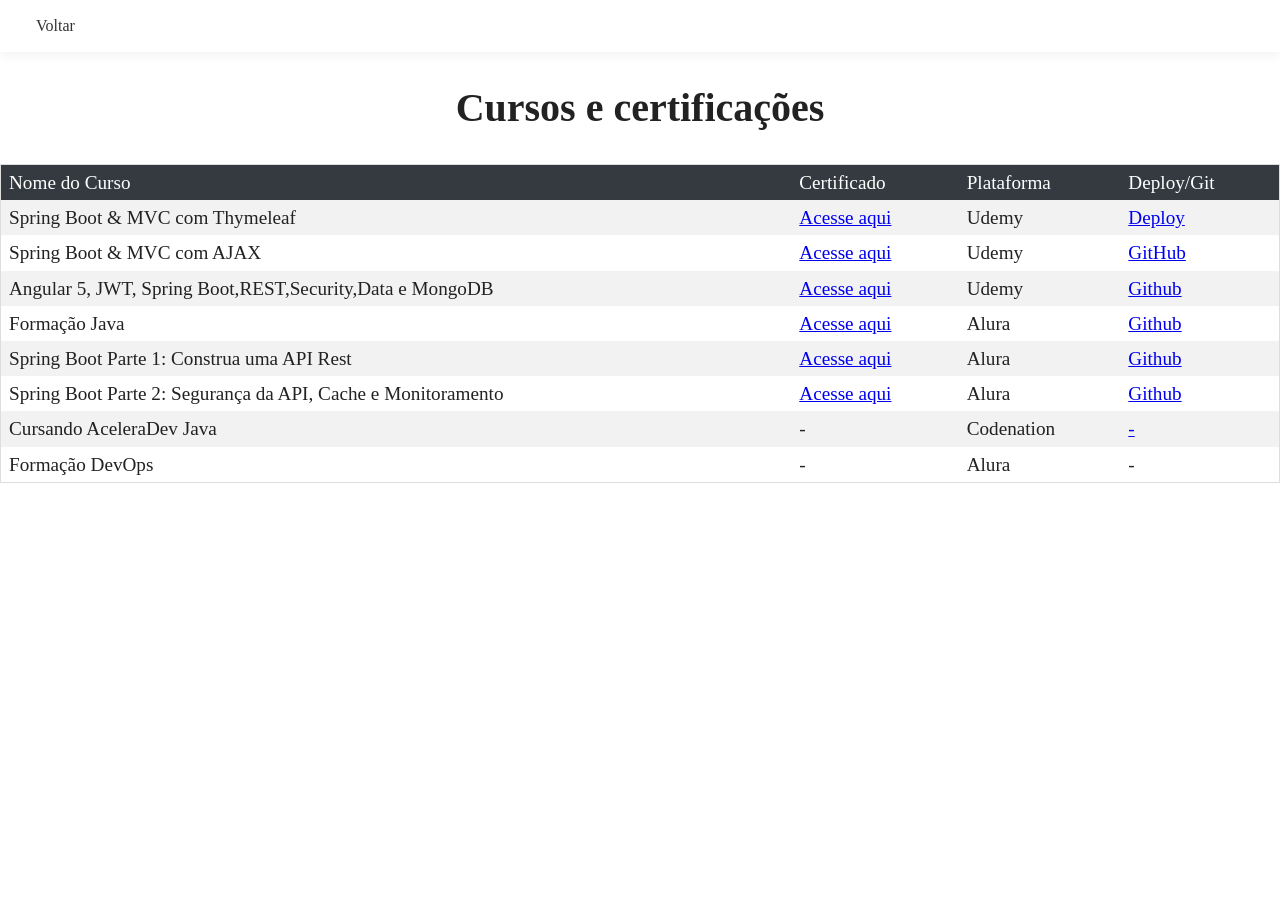
==== cursos.html @ 9bea4de2 "Improve portfolio accessibility and responsiveness" ====
<!DOCTYPE html>
<html lang="pt-br">
<head>
    <meta charset="UTF-8">
    <meta name="viewport" content="width=device-width, initial-scale=1.0">
    <title>Cursos | Melchior Felix</title>
    <meta name="description" content="Cursos e certificações profissionais de Melchior Felix.">
    <link rel="icon" href="resources/img/favicon.png" type="image/png">
    <link rel="stylesheet" href="resources/css/reset.css">
    <link rel="stylesheet" href="resources/css/style-projetos.css">

  </head>
<body>
  <header>
    <nav class="navbar navbar-expand-lg">
        <ul class="navbar-nav ">
          <li class="nav-item ">
            <a class="nav-link" href="index.html">Voltar</a>
          </li>
        </ul>
    </nav>
  </header>

  <main>
  <section class="table-wrapper" aria-labelledby="courses-title">
    <h1 id="courses-title" class="page-title">Cursos e certificações</h1>
    <div>
      <table class="table table-striped">
        <thead class="table-dark">
          <tr>
            
            <th scope="col">Nome do Curso</th>
            <th scope="col">Certificado</th>
            <th scope="col">Plataforma</th>
            <th scope="col">Deploy/Git</th>
          </tr>
        </thead>
        <tbody>

          <tr>
            <td>Spring Boot & MVC com Thymeleaf </td>
            <td><a href="https://www.udemy.com/certificate/UC-DEL7HUH3/" target="_blank">Acesse aqui</a></td>
            <td>Udemy</td>
            <td><a href="https://mysterious-lake-74243.herokuapp.com/" target="_blank">Deploy</a></td>
          </tr>

          <tr>
            <td>Spring Boot & MVC com AJAX </td>
            <td><a href="https://www.udemy.com/certificate/UC-NU75DWZ9/" target="_blank">Acesse aqui</a></td>
            <td>Udemy</td>
            <td><a href="https://github.com/MelchiorFelix/demo-ajax" target="_blank">GitHub</a></td>
          </tr>

          <tr>
            <td>Angular 5, JWT, Spring Boot,REST,Security,Data e MongoDB</td>
            <td><a href="https://www.udemy.com/certificate/UC-b140bb3e-1800-467f-a7f5-ba8c598dc6f7/" target="_blank">Acesse aqui</a></td>
            <td>Udemy</td>
            <td><a href="https://github.com/MelchiorFelix/Curso-Angular-5-JWT-Spring-Boot-REST-Security-Data-e-MongoDB" target="_blank">Github</a></td>
          </tr>

          <tr>
            <td>Formação Java</td>
            <td><a href="https://cursos.alura.com.br/degree/certificate/3d285d4b-28c6-472e-b254-bf13d51d91b8" target="_blank">Acesse aqui</a></td>
            <td>Alura</td>
            <td><a href="https://github.com/MelchiorFelix/formacao-java" target="_blank">Github</a></td>
          </tr>

          <tr>
            <td>Spring Boot Parte 1: Construa uma API Rest</td>
            <td><a href="https://cursos.alura.com.br/certificate/12660a8d-72ec-42ba-91b5-3ad1d0228a02" target="_blank">Acesse aqui</a></td>
            <td>Alura</td>
            <td><a href="https://github.com/MelchiorFelix/Curso-Spring-Boot-Parte-1-Construa-uma-API-Rest" target="_blank">Github</a></td>
          </tr>

          <tr>
            <td>Spring Boot Parte 2: Segurança da API, Cache e Monitoramento</td>
            <td><a href="https://cursos.alura.com.br/certificate/cc379693-bf9e-4101-b74b-24f63f92d6b5" target="_blank">Acesse aqui</a></td>
            <td>Alura</td>
            <td><a href="https://github.com/MelchiorFelix/Curso-Spring-Boot-Parte-2-Seguran-a-da-API-Cache-e-Monitoramento" target="_blank">Github</a></td>
          </tr>

          <tr>
            <td>Cursando AceleraDev Java</td>
            <td><a  target="_blank">-</a></td>
            <td>Codenation</td>
            <td><a href="https://github.com/MelchiorFelix/AceleraDev-Java" target="_blank">-</a></td>
          </tr>

          <tr>
            <td>Formação DevOps</td>
            <td><a target="_blank">-</a></td>
            <td>Alura</td>
            <td><a target="_blank">-</a></td>
          </tr>
          
        </tbody>
      </table>
    </div>
  </section>
  </main>

</body>
</html>
---- resources/css/style-projetos.css ----
.bg-light {
    background-color: #f8f9fa;
}

.navbar {
    position: relative;
    display: flex;
    flex-wrap: wrap;
    align-items: center;
    justify-content: space-between;
    padding: .5rem 1rem;
    background-color: white;
    box-shadow: 0 4px 12px 0 rgba(0, 0, 0, 0.05);
}

.page-title {
    padding: 2rem 1rem;
    font-size: clamp(1.75rem, 5vw, 2.5rem);
    font-weight: 700;
    line-height: 1.2;
    text-align: center;
}

.projects-title {
    color: white;
    background-color: #333;
}

.mr-auto, .mx-auto {
    margin-right: auto;
}

.navbar-nav {
    display: -ms-flexbox;
    display: flex;
    flex-direction: column;
    padding-left: 0;
    margin-bottom: 0;
    list-style: none;
}

.nav-link{
    color: rgba(0,0,0,.9);
    display: block;
    padding: .5rem 1rem;
}

.nav-item a{
    text-decoration: none;
    color: #333;
    display: block;
    padding: 10px 20px;
    text-decoration: none;
    transition: background-color 1s, color 1s;
}

.projeto  {
    background-color:#333;
    background-size:cover;
}

.projeto {
    min-height: 50vh; 
    overflow: auto;
    padding: 2em;
}

.projeto{
    text-align: center;
}

.projeto h2{
    font-family: 'Parisienne', cursive;
    font-size: 2em;
    color: white;
    padding-bottom: 0.5em;

}

.projeto p{
    color: whitesmoke;
    font-size: 1.1em;
    margin-bottom: 1em;
    text-indent: 1em;
    text-align: left;
}

@media(min-width: 600px){
    .projeto p{
        color: whitesmoke;
        font-size: 1.1em;
        margin-bottom: 1em;
        text-indent: 1em;
        text-align: center;
    }
}

.projeto a {
    color: aqua;
}

.projeto .img-acess {
    margin: 0 auto 2em;
}
@media (min-width: 600px) {
    .projeto .img-acess {
        float: left;
        margin-right: 2em;
    }
}
.projeto .img-acess img {
    height: auto;
    max-width: 100%;
    width: 300px;
}

@media(min-width: 600px){
    .projeto .img-acess img {
        width: 500px;
    }
}




table {
    border-collapse: collapse;
    border-spacing: 0;
    width: 100%;
    border: 1px solid #ddd;
    font-size: 0.8em;
    
  }

  .table-wrapper {
      overflow-x: auto;
      padding-bottom: 1rem;
  }

  @media(min-width: 600px){
      table{
          font-size: 1.2em;
      }
  }
  
  
  th, td {
    text-align: left;
    padding: 8px;
  }

  .table-striped tbody tr:nth-of-type(odd) {
    background-color: rgba(0,0,0,.05);
}

.table-dark {
    color: #fff;
    background-color: #343a40;
}

.img-acess img {
    transition: transform 500ms;
}

.img-acess img:hover {
    transform: scale(1.2);
}

a:focus-visible {
    outline: 3px solid #d5aa00;
    outline-offset: 3px;
}

@media (prefers-reduced-motion: reduce) {
    * {
        transition-duration: 0.01ms !important;
    }
}
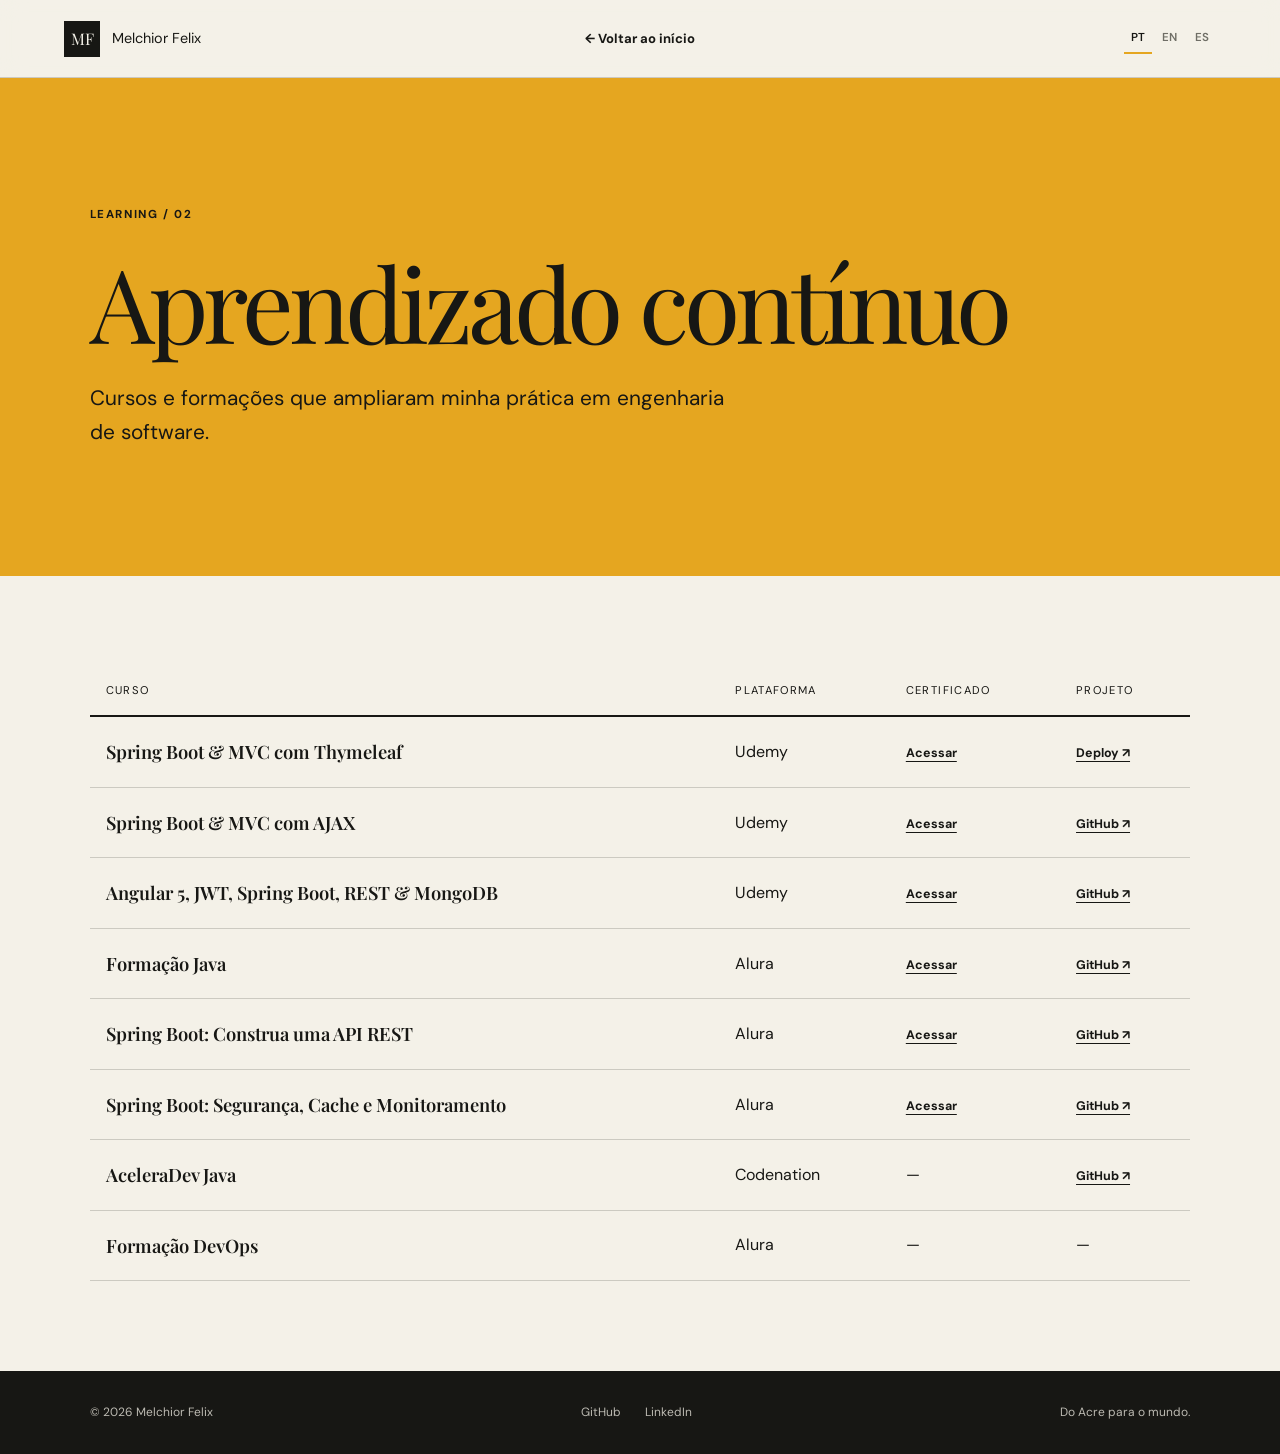
==== commit 69b76b54: "Redesign portfolio with multilingual support" ====
--- a/cursos.html
+++ b/cursos.html
@@ -1,103 +1,51 @@
 <!DOCTYPE html>
-<html lang="pt-br">
+<html lang="pt-BR">
 <head>
-    <meta charset="UTF-8">
-    <meta name="viewport" content="width=device-width, initial-scale=1.0">
-    <title>Cursos | Melchior Felix</title>
-    <meta name="description" content="Cursos e certificações profissionais de Melchior Felix.">
-    <link rel="icon" href="resources/img/favicon.png" type="image/png">
-    <link rel="stylesheet" href="resources/css/reset.css">
-    <link rel="stylesheet" href="resources/css/style-projetos.css">
-
-  </head>
+  <meta charset="UTF-8">
+  <meta name="viewport" content="width=device-width, initial-scale=1">
+  <meta name="description" content="Cursos e certificações de Melchior Felix.">
+  <title>Formação | Melchior Felix</title>
+  <link rel="icon" href="resources/img/favicon.png" type="image/png">
+  <link rel="preconnect" href="https://fonts.googleapis.com">
+  <link rel="preconnect" href="https://fonts.gstatic.com" crossorigin>
+  <link href="https://fonts.googleapis.com/css2?family=DM+Sans:wght@400;500;600;700&family=Playfair+Display:wght@600;700&display=swap" rel="stylesheet">
+  <link rel="stylesheet" href="resources/css/reset.css">
+  <link rel="stylesheet" href="resources/css/style.css">
+  <script src="resources/js/i18n.js" defer></script>
+</head>
 <body>
-  <header>
-    <nav class="navbar navbar-expand-lg">
-        <ul class="navbar-nav ">
-          <li class="nav-item ">
-            <a class="nav-link" href="index.html">Voltar</a>
-          </li>
-        </ul>
-    </nav>
+  <a class="skip-link" href="#main" data-i18n="skip">Pular para o conteúdo</a>
+  <header class="site-header">
+    <a class="brand" href="index.html"><span>MF</span><strong>Melchior Felix</strong></a>
+    <a class="back-link" href="index.html">← <span data-i18n="page.back">Voltar ao início</span></a>
+    <div class="language-switcher" aria-label="Selecionar idioma">
+      <button type="button" data-lang="pt">PT</button><button type="button" data-lang="en">EN</button><button type="button" data-lang="es">ES</button>
+    </div>
   </header>
-
-  <main>
-  <section class="table-wrapper" aria-labelledby="courses-title">
-    <h1 id="courses-title" class="page-title">Cursos e certificações</h1>
-    <div>
-      <table class="table table-striped">
-        <thead class="table-dark">
-          <tr>
-            
-            <th scope="col">Nome do Curso</th>
-            <th scope="col">Certificado</th>
-            <th scope="col">Plataforma</th>
-            <th scope="col">Deploy/Git</th>
-          </tr>
-        </thead>
-        <tbody>
-
-          <tr>
-            <td>Spring Boot & MVC com Thymeleaf </td>
-            <td><a href="https://www.udemy.com/certificate/UC-DEL7HUH3/" target="_blank">Acesse aqui</a></td>
-            <td>Udemy</td>
-            <td><a href="https://mysterious-lake-74243.herokuapp.com/" target="_blank">Deploy</a></td>
-          </tr>
-
-          <tr>
-            <td>Spring Boot & MVC com AJAX </td>
-            <td><a href="https://www.udemy.com/certificate/UC-NU75DWZ9/" target="_blank">Acesse aqui</a></td>
-            <td>Udemy</td>
-            <td><a href="https://github.com/MelchiorFelix/demo-ajax" target="_blank">GitHub</a></td>
-          </tr>
-
-          <tr>
-            <td>Angular 5, JWT, Spring Boot,REST,Security,Data e MongoDB</td>
-            <td><a href="https://www.udemy.com/certificate/UC-b140bb3e-1800-467f-a7f5-ba8c598dc6f7/" target="_blank">Acesse aqui</a></td>
-            <td>Udemy</td>
-            <td><a href="https://github.com/MelchiorFelix/Curso-Angular-5-JWT-Spring-Boot-REST-Security-Data-e-MongoDB" target="_blank">Github</a></td>
-          </tr>
-
-          <tr>
-            <td>Formação Java</td>
-            <td><a href="https://cursos.alura.com.br/degree/certificate/3d285d4b-28c6-472e-b254-bf13d51d91b8" target="_blank">Acesse aqui</a></td>
-            <td>Alura</td>
-            <td><a href="https://github.com/MelchiorFelix/formacao-java" target="_blank">Github</a></td>
-          </tr>
-
-          <tr>
-            <td>Spring Boot Parte 1: Construa uma API Rest</td>
-            <td><a href="https://cursos.alura.com.br/certificate/12660a8d-72ec-42ba-91b5-3ad1d0228a02" target="_blank">Acesse aqui</a></td>
-            <td>Alura</td>
-            <td><a href="https://github.com/MelchiorFelix/Curso-Spring-Boot-Parte-1-Construa-uma-API-Rest" target="_blank">Github</a></td>
-          </tr>
-
-          <tr>
-            <td>Spring Boot Parte 2: Segurança da API, Cache e Monitoramento</td>
-            <td><a href="https://cursos.alura.com.br/certificate/cc379693-bf9e-4101-b74b-24f63f92d6b5" target="_blank">Acesse aqui</a></td>
-            <td>Alura</td>
-            <td><a href="https://github.com/MelchiorFelix/Curso-Spring-Boot-Parte-2-Seguran-a-da-API-Cache-e-Monitoramento" target="_blank">Github</a></td>
-          </tr>
-
-          <tr>
-            <td>Cursando AceleraDev Java</td>
-            <td><a  target="_blank">-</a></td>
-            <td>Codenation</td>
-            <td><a href="https://github.com/MelchiorFelix/AceleraDev-Java" target="_blank">-</a></td>
-          </tr>
-
-          <tr>
-            <td>Formação DevOps</td>
-            <td><a target="_blank">-</a></td>
-            <td>Alura</td>
-            <td><a target="_blank">-</a></td>
-          </tr>
-          
-        </tbody>
-      </table>
-    </div>
-  </section>
+  <main id="main">
+    <section class="inner-hero learning-hero">
+      <p class="section-label">Learning / 02</p>
+      <h1 data-i18n="learning.heading">Aprendizado contínuo</h1>
+      <p data-i18n="learning.intro">Cursos e formações que ampliaram minha prática em engenharia de software.</p>
+    </section>
+    <section class="learning-section">
+      <div class="table-scroll">
+        <table>
+          <thead><tr><th data-i18n="learning.course">Curso</th><th data-i18n="learning.platform">Plataforma</th><th data-i18n="learning.certificate">Certificado</th><th data-i18n="learning.project">Projeto</th></tr></thead>
+          <tbody>
+            <tr><td>Spring Boot & MVC com Thymeleaf</td><td>Udemy</td><td><a href="https://www.udemy.com/certificate/UC-DEL7HUH3/" target="_blank" rel="noopener noreferrer" data-i18n="learning.open">Acessar</a></td><td><a href="https://mysterious-lake-74243.herokuapp.com/" target="_blank" rel="noopener noreferrer">Deploy ↗</a></td></tr>
+            <tr><td>Spring Boot & MVC com AJAX</td><td>Udemy</td><td><a href="https://www.udemy.com/certificate/UC-NU75DWZ9/" target="_blank" rel="noopener noreferrer" data-i18n="learning.open">Acessar</a></td><td><a href="https://github.com/MelchiorFelix/demo-ajax" target="_blank" rel="noopener noreferrer">GitHub ↗</a></td></tr>
+            <tr><td>Angular 5, JWT, Spring Boot, REST & MongoDB</td><td>Udemy</td><td><a href="https://www.udemy.com/certificate/UC-b140bb3e-1800-467f-a7f5-ba8c598dc6f7/" target="_blank" rel="noopener noreferrer" data-i18n="learning.open">Acessar</a></td><td><a href="https://github.com/MelchiorFelix/Curso-Angular-5-JWT-Spring-Boot-REST-Security-Data-e-MongoDB" target="_blank" rel="noopener noreferrer">GitHub ↗</a></td></tr>
+            <tr><td>Formação Java</td><td>Alura</td><td><a href="https://cursos.alura.com.br/degree/certificate/3d285d4b-28c6-472e-b254-bf13d51d91b8" target="_blank" rel="noopener noreferrer" data-i18n="learning.open">Acessar</a></td><td><a href="https://github.com/MelchiorFelix/formacao-java" target="_blank" rel="noopener noreferrer">GitHub ↗</a></td></tr>
+            <tr><td>Spring Boot: Construa uma API REST</td><td>Alura</td><td><a href="https://cursos.alura.com.br/certificate/12660a8d-72ec-42ba-91b5-3ad1d0228a02" target="_blank" rel="noopener noreferrer" data-i18n="learning.open">Acessar</a></td><td><a href="https://github.com/MelchiorFelix/Curso-Spring-Boot-Parte-1-Construa-uma-API-Rest" target="_blank" rel="noopener noreferrer">GitHub ↗</a></td></tr>
+            <tr><td>Spring Boot: Segurança, Cache e Monitoramento</td><td>Alura</td><td><a href="https://cursos.alura.com.br/certificate/cc379693-bf9e-4101-b74b-24f63f92d6b5" target="_blank" rel="noopener noreferrer" data-i18n="learning.open">Acessar</a></td><td><a href="https://github.com/MelchiorFelix/Curso-Spring-Boot-Parte-2-Seguran-a-da-API-Cache-e-Monitoramento" target="_blank" rel="noopener noreferrer">GitHub ↗</a></td></tr>
+            <tr><td>AceleraDev Java</td><td>Codenation</td><td>—</td><td><a href="https://github.com/MelchiorFelix/AceleraDev-Java" target="_blank" rel="noopener noreferrer">GitHub ↗</a></td></tr>
+            <tr><td>Formação DevOps</td><td>Alura</td><td>—</td><td>—</td></tr>
+          </tbody>
+        </table>
+      </div>
+    </section>
   </main>
-
+  <footer><p>© <span id="year"></span> Melchior Felix</p><div><a href="https://github.com/MelchiorFelix">GitHub</a><a href="https://www.linkedin.com/in/melchior-felix/">LinkedIn</a></div><p data-i18n="footer.location">Do Acre para o mundo.</p></footer>
 </body>
 </html>
--- a/resources/css/style.css
+++ b/resources/css/style.css
@@ -0,0 +1,164 @@
+:root {
+  --ink: #171714;
+  --paper: #f4f1e8;
+  --paper-deep: #e9e4d8;
+  --accent: #e5a620;
+  --muted: #6f6e66;
+  --line: rgba(23, 23, 20, .18);
+  --white: #fffdf7;
+  --serif: "Playfair Display", Georgia, serif;
+  --sans: "DM Sans", Arial, sans-serif;
+}
+
+* { box-sizing: border-box; }
+html { scroll-behavior: smooth; }
+body { background: var(--paper); color: var(--ink); font-family: var(--sans); line-height: 1.6; }
+a { color: inherit; }
+img { display: block; max-width: 100%; }
+.skip-link { background: var(--accent); left: 1rem; padding: .75rem 1rem; position: fixed; top: -5rem; z-index: 100; }
+.skip-link:focus { top: 1rem; }
+
+.site-header {
+  align-items: center;
+  background: rgba(244, 241, 232, .92);
+  border-bottom: 1px solid var(--line);
+  display: grid;
+  grid-template-columns: 1fr auto 1fr;
+  min-height: 78px;
+  padding: 0 clamp(1.25rem, 5vw, 5rem);
+  position: sticky;
+  top: 0;
+  z-index: 20;
+  backdrop-filter: blur(12px);
+}
+.brand { align-items: center; display: flex; gap: .75rem; text-decoration: none; }
+.brand span { align-items: center; background: var(--ink); color: var(--paper); display: flex; font-family: var(--serif); height: 2.25rem; justify-content: center; width: 2.25rem; }
+.brand strong { font-size: .9rem; }
+.main-nav { display: flex; gap: 2rem; }
+.main-nav a { font-size: .85rem; font-weight: 600; text-decoration: none; }
+.main-nav a:hover { color: #9b6900; }
+.language-switcher { display: flex; gap: .2rem; justify-self: end; }
+.language-switcher button { background: transparent; border: 0; border-bottom: 2px solid transparent; color: var(--muted); cursor: pointer; font: 600 .72rem var(--sans); padding: .45rem; }
+.language-switcher button.active { border-color: var(--accent); color: var(--ink); }
+.back-link { font-size: .82rem; font-weight: 700; justify-self: center; text-decoration: none; }
+
+.hero {
+  display: grid;
+  grid-template-columns: minmax(0, 1.2fr) minmax(300px, .8fr);
+  margin: auto;
+  max-width: 1500px;
+  min-height: calc(100vh - 78px);
+  overflow: hidden;
+}
+.hero-copy { align-self: center; padding: clamp(4rem, 9vw, 9rem) clamp(1.5rem, 7vw, 8rem); }
+.eyebrow, .section-label, .project-type { font-size: .72rem; font-weight: 700; letter-spacing: .14em; text-transform: uppercase; }
+.eyebrow { align-items: center; display: flex; gap: .55rem; margin-bottom: 2rem; }
+.status-dot { background: #3f8b45; border-radius: 50%; box-shadow: 0 0 0 5px rgba(63,139,69,.13); height: .5rem; width: .5rem; }
+h1, h2, h3 { font-family: var(--serif); line-height: 1.08; }
+h1 { font-size: clamp(3.1rem, 6.5vw, 7.4rem); letter-spacing: -.045em; max-width: 980px; }
+.hero-lead { color: var(--muted); font-size: clamp(1rem, 1.4vw, 1.25rem); margin: 2rem 0; max-width: 670px; }
+.hero-actions { display: flex; flex-wrap: wrap; gap: .8rem; }
+.button { align-items: center; border: 1px solid var(--ink); display: inline-flex; font-size: .82rem; font-weight: 700; justify-content: center; min-height: 50px; padding: 0 1.5rem; text-decoration: none; transition: .2s ease; }
+.button-primary { background: var(--ink); color: var(--white); }
+.button-primary:hover, .button-light:hover { background: var(--accent); border-color: var(--accent); color: var(--ink); transform: translateY(-2px); }
+.button-ghost:hover { background: var(--paper-deep); }
+.skill-list { display: flex; flex-wrap: wrap; gap: .6rem 1.25rem; margin-top: 3rem; }
+.skill-list li { color: var(--muted); font-size: .75rem; font-weight: 600; }
+.hero-visual { background: var(--accent); min-height: 620px; overflow: hidden; position: relative; }
+.portrait-frame { bottom: 0; left: 8%; position: absolute; right: 8%; top: 8%; }
+.portrait-frame::before { border: 1px solid rgba(23,23,20,.35); content: ""; inset: -1rem 1rem 1rem -1rem; position: absolute; }
+.portrait-frame img { filter: grayscale(100%); height: 100%; object-fit: cover; object-position: center top; position: relative; width: 100%; }
+.experience-card { background: var(--ink); bottom: 3rem; color: var(--white); display: flex; flex-direction: column; left: 0; padding: 1.2rem 1.5rem; position: absolute; width: min(320px, 80%); }
+.experience-card strong { font-family: var(--serif); font-size: 1.4rem; }
+.experience-card span { color: #c8c5bc; font-size: .75rem; }
+
+.section { border-top: 1px solid var(--line); padding: clamp(4rem, 8vw, 8rem) clamp(1.5rem, 7vw, 8rem); }
+.section-label { color: #966500; margin-bottom: 1.4rem; }
+.about-section { display: grid; gap: clamp(3rem, 8vw, 9rem); grid-template-columns: 1fr 1fr; }
+.about-section h2, .section-heading h2 { font-size: clamp(2.5rem, 5vw, 5.5rem); letter-spacing: -.035em; }
+.about-copy { align-self: end; max-width: 680px; }
+.about-copy p { color: var(--muted); font-size: clamp(1rem, 1.4vw, 1.2rem); margin-bottom: 1.2rem; }
+.text-link { border-bottom: 1px solid currentColor; display: inline-flex; font-size: .82rem; font-weight: 700; gap: .5rem; margin-top: .8rem; padding-bottom: .2rem; text-decoration: none; }
+
+.work-section { background: var(--ink); color: var(--white); }
+.work-section .section-label { color: var(--accent); }
+.section-heading { align-items: end; display: flex; justify-content: space-between; margin-bottom: 4rem; }
+.project-grid { display: grid; gap: 1.5rem; grid-template-columns: 1.15fr .85fr; }
+.project-card { background: #24241f; display: flex; flex-direction: column; }
+.project-image { aspect-ratio: 16 / 10; background: #d9d4c9; display: block; overflow: hidden; }
+.project-image img { height: 100%; object-fit: cover; transition: transform .5s ease; width: 100%; }
+.project-image:hover img { transform: scale(1.025); }
+.project-content { padding: clamp(1.5rem, 3vw, 3rem); position: relative; }
+.project-number { color: var(--accent); font: 600 1rem var(--serif); position: absolute; right: 2rem; top: 2rem; }
+.project-type { color: var(--accent); margin-bottom: 1rem; padding-right: 3rem; }
+.project-content h3 { font-size: clamp(1.8rem, 3vw, 3.4rem); }
+.project-content > p:not(.project-type) { color: #bcbab2; margin: 1rem 0 1.5rem; max-width: 600px; }
+.tags { display: flex; flex-wrap: wrap; gap: .5rem; }
+.tags li { border: 1px solid #494941; border-radius: 2rem; color: #d8d5cc; font-size: .7rem; padding: .35rem .7rem; }
+
+.principles { background: var(--paper-deep); }
+.principles-grid { display: grid; grid-template-columns: repeat(3, 1fr); }
+.principles-grid article { border-left: 1px solid var(--line); padding: 1rem clamp(1.5rem, 4vw, 4rem); }
+.principles-grid article:first-child { border-left: 0; padding-left: 0; }
+.principles-grid span { color: #9b6900; font-size: .75rem; font-weight: 700; }
+.principles-grid h3 { font-size: clamp(1.5rem, 2.5vw, 2.4rem); margin: 2rem 0 1rem; }
+.principles-grid p { color: var(--muted); }
+
+.contact-section { background: var(--accent); padding: clamp(5rem, 10vw, 10rem) 1.5rem; text-align: center; }
+.contact-section .section-label { color: var(--ink); }
+.contact-section h2 { font-size: clamp(3rem, 7vw, 7rem); letter-spacing: -.04em; }
+.contact-section p:not(.section-label) { margin: 1.5rem auto 2rem; max-width: 620px; }
+.button-light { background: var(--white); }
+footer { align-items: center; background: var(--ink); color: #bcbab2; display: flex; font-size: .75rem; justify-content: space-between; padding: 2rem clamp(1.5rem, 7vw, 8rem); }
+footer div { display: flex; gap: 1.5rem; }
+footer a { text-decoration: none; }
+footer a:hover { color: var(--accent); }
+.inner-hero { background: var(--ink); color: var(--white); padding: clamp(5rem, 10vw, 10rem) clamp(1.5rem, 7vw, 8rem); }
+.inner-hero h1 { font-size: clamp(3.5rem, 8vw, 8rem); letter-spacing: -.05em; max-width: 1100px; }
+.inner-hero > p:last-child { color: #bcbab2; font-size: clamp(1rem, 2vw, 1.3rem); margin-top: 1.5rem; max-width: 650px; }
+.learning-hero { background: var(--accent); color: var(--ink); }
+.learning-hero .section-label, .learning-hero > p:last-child { color: var(--ink); }
+.case-study { align-items: center; border-bottom: 1px solid var(--line); display: grid; gap: clamp(2rem, 7vw, 7rem); grid-template-columns: 1.15fr .85fr; padding: clamp(4rem, 8vw, 8rem) clamp(1.5rem, 7vw, 8rem); }
+.case-reverse .case-image { order: 2; }
+.case-image { background: var(--paper-deep); padding: clamp(1rem, 3vw, 3rem); }
+.case-image img { box-shadow: 0 20px 60px rgba(23,23,20,.15); width: 100%; }
+.case-copy h2 { font-size: clamp(2.5rem, 5vw, 5rem); letter-spacing: -.04em; margin-bottom: 2rem; }
+.case-copy h3 { font-family: var(--sans); font-size: .7rem; letter-spacing: .12em; margin: 1.5rem 0 .5rem; text-transform: uppercase; }
+.case-copy > p:not(.project-type) { color: var(--muted); font-size: 1.05rem; }
+.case-copy .button { margin-top: 2rem; }
+.dark-tags li { border-color: var(--line); color: var(--ink); }
+.learning-section { padding: clamp(3rem, 7vw, 7rem) clamp(1.5rem, 7vw, 8rem); }
+.table-scroll { overflow-x: auto; }
+table { border-collapse: collapse; min-width: 760px; width: 100%; }
+th { border-bottom: 2px solid var(--ink); font-size: .7rem; letter-spacing: .12em; padding: 1rem; text-align: left; text-transform: uppercase; }
+td { border-bottom: 1px solid var(--line); padding: 1.25rem 1rem; vertical-align: middle; }
+td:first-child { font-family: var(--serif); font-size: 1.15rem; font-weight: 600; }
+td a { font-size: .78rem; font-weight: 700; text-decoration-thickness: 1px; text-underline-offset: 4px; }
+a:focus-visible, button:focus-visible { outline: 3px solid var(--accent); outline-offset: 4px; }
+
+@media (max-width: 900px) {
+  .site-header { grid-template-columns: 1fr auto; }
+  .main-nav { display: none; }
+  .hero { grid-template-columns: 1fr; }
+  .hero-visual { min-height: 70vh; }
+  .about-section, .project-grid { grid-template-columns: 1fr; }
+  .case-study { grid-template-columns: 1fr; }
+  .case-reverse .case-image { order: initial; }
+  .project-grid { gap: 2rem; }
+  .principles-grid { grid-template-columns: 1fr; }
+  .principles-grid article, .principles-grid article:first-child { border-left: 0; border-top: 1px solid var(--line); padding: 2rem 0; }
+  .principles-grid article:first-child { border-top: 0; }
+}
+@media (max-width: 600px) {
+  .site-header { padding: 0 1rem; }
+  .brand strong { display: none; }
+  .hero-copy { padding: 4rem 1.25rem; }
+  .hero-visual { min-height: 520px; }
+  .portrait-frame { left: 1.5rem; right: 1.5rem; }
+  .section-heading { align-items: start; flex-direction: column; gap: 1.5rem; }
+  footer { align-items: flex-start; flex-direction: column; gap: 1rem; }
+}
+@media (prefers-reduced-motion: reduce) {
+  html { scroll-behavior: auto; }
+  *, *::before, *::after { transition-duration: .01ms !important; }
+}
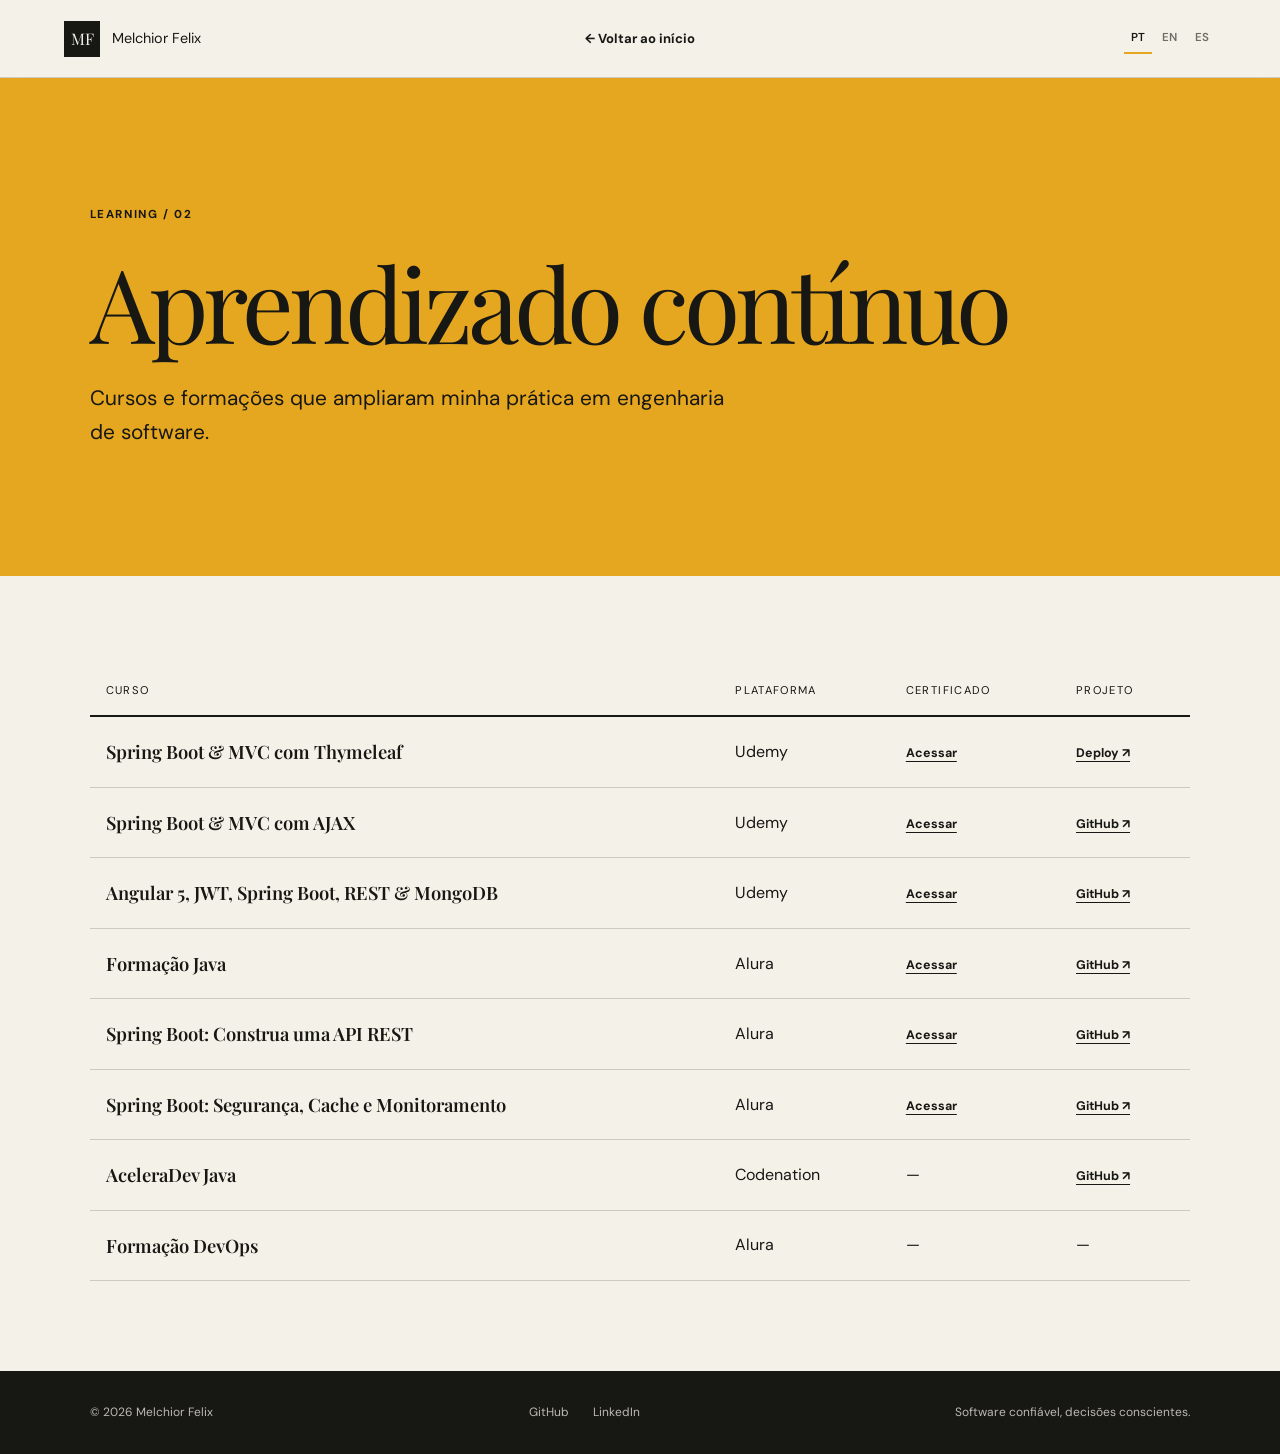
==== commit 15e39f20: "Replace project showcase with career timeline" ====
--- a/cursos.html
+++ b/cursos.html
@@ -46,6 +46,6 @@
       </div>
     </section>
   </main>
-  <footer><p>© <span id="year"></span> Melchior Felix</p><div><a href="https://github.com/MelchiorFelix">GitHub</a><a href="https://www.linkedin.com/in/melchior-felix/">LinkedIn</a></div><p data-i18n="footer.location">Do Acre para o mundo.</p></footer>
+  <footer><p>© <span id="year"></span> Melchior Felix</p><div><a href="https://github.com/MelchiorFelix">GitHub</a><a href="https://www.linkedin.com/in/melchior-felix/">LinkedIn</a></div><p data-i18n="footer.location">Software confiável, decisões conscientes.</p></footer>
 </body>
 </html>
--- a/resources/css/style.css
+++ b/resources/css/style.css
@@ -43,19 +43,17 @@
 .back-link { font-size: .82rem; font-weight: 700; justify-self: center; text-decoration: none; }
 
 .hero {
-  display: grid;
-  grid-template-columns: minmax(0, 1.2fr) minmax(300px, .8fr);
   margin: auto;
   max-width: 1500px;
   min-height: calc(100vh - 78px);
   overflow: hidden;
 }
-.hero-copy { align-self: center; padding: clamp(4rem, 9vw, 9rem) clamp(1.5rem, 7vw, 8rem); }
-.eyebrow, .section-label, .project-type { font-size: .72rem; font-weight: 700; letter-spacing: .14em; text-transform: uppercase; }
+.hero-copy { padding: clamp(5rem, 11vw, 11rem) clamp(1.5rem, 9vw, 10rem); }
+.eyebrow, .section-label { font-size: .72rem; font-weight: 700; letter-spacing: .14em; text-transform: uppercase; }
 .eyebrow { align-items: center; display: flex; gap: .55rem; margin-bottom: 2rem; }
-.status-dot { background: #3f8b45; border-radius: 50%; box-shadow: 0 0 0 5px rgba(63,139,69,.13); height: .5rem; width: .5rem; }
+.status-dot { background: var(--accent); border-radius: 50%; box-shadow: 0 0 0 5px rgba(229,166,32,.16); height: .5rem; width: .5rem; }
 h1, h2, h3 { font-family: var(--serif); line-height: 1.08; }
-h1 { font-size: clamp(3.1rem, 6.5vw, 7.4rem); letter-spacing: -.045em; max-width: 980px; }
+h1 { font-size: clamp(3.1rem, 6.5vw, 7.4rem); letter-spacing: -.045em; max-width: 1200px; }
 .hero-lead { color: var(--muted); font-size: clamp(1rem, 1.4vw, 1.25rem); margin: 2rem 0; max-width: 670px; }
 .hero-actions { display: flex; flex-wrap: wrap; gap: .8rem; }
 .button { align-items: center; border: 1px solid var(--ink); display: inline-flex; font-size: .82rem; font-weight: 700; justify-content: center; min-height: 50px; padding: 0 1.5rem; text-decoration: none; transition: .2s ease; }
@@ -64,13 +62,6 @@
 .button-ghost:hover { background: var(--paper-deep); }
 .skill-list { display: flex; flex-wrap: wrap; gap: .6rem 1.25rem; margin-top: 3rem; }
 .skill-list li { color: var(--muted); font-size: .75rem; font-weight: 600; }
-.hero-visual { background: var(--accent); min-height: 620px; overflow: hidden; position: relative; }
-.portrait-frame { bottom: 0; left: 8%; position: absolute; right: 8%; top: 8%; }
-.portrait-frame::before { border: 1px solid rgba(23,23,20,.35); content: ""; inset: -1rem 1rem 1rem -1rem; position: absolute; }
-.portrait-frame img { filter: grayscale(100%); height: 100%; object-fit: cover; object-position: center top; position: relative; width: 100%; }
-.experience-card { background: var(--ink); bottom: 3rem; color: var(--white); display: flex; flex-direction: column; left: 0; padding: 1.2rem 1.5rem; position: absolute; width: min(320px, 80%); }
-.experience-card strong { font-family: var(--serif); font-size: 1.4rem; }
-.experience-card span { color: #c8c5bc; font-size: .75rem; }
 
 .section { border-top: 1px solid var(--line); padding: clamp(4rem, 8vw, 8rem) clamp(1.5rem, 7vw, 8rem); }
 .section-label { color: #966500; margin-bottom: 1.4rem; }
@@ -80,19 +71,24 @@
 .about-copy p { color: var(--muted); font-size: clamp(1rem, 1.4vw, 1.2rem); margin-bottom: 1.2rem; }
 .text-link { border-bottom: 1px solid currentColor; display: inline-flex; font-size: .82rem; font-weight: 700; gap: .5rem; margin-top: .8rem; padding-bottom: .2rem; text-decoration: none; }
 
-.work-section { background: var(--ink); color: var(--white); }
-.work-section .section-label { color: var(--accent); }
+.experience-section { background: var(--ink); color: var(--white); }
+.experience-section .section-label { color: var(--accent); }
 .section-heading { align-items: end; display: flex; justify-content: space-between; margin-bottom: 4rem; }
-.project-grid { display: grid; gap: 1.5rem; grid-template-columns: 1.15fr .85fr; }
-.project-card { background: #24241f; display: flex; flex-direction: column; }
-.project-image { aspect-ratio: 16 / 10; background: #d9d4c9; display: block; overflow: hidden; }
-.project-image img { height: 100%; object-fit: cover; transition: transform .5s ease; width: 100%; }
-.project-image:hover img { transform: scale(1.025); }
-.project-content { padding: clamp(1.5rem, 3vw, 3rem); position: relative; }
-.project-number { color: var(--accent); font: 600 1rem var(--serif); position: absolute; right: 2rem; top: 2rem; }
-.project-type { color: var(--accent); margin-bottom: 1rem; padding-right: 3rem; }
-.project-content h3 { font-size: clamp(1.8rem, 3vw, 3.4rem); }
-.project-content > p:not(.project-type) { color: #bcbab2; margin: 1rem 0 1.5rem; max-width: 600px; }
+.timeline { border-top: 1px solid #494941; }
+.company { border-bottom: 1px solid #494941; display: grid; gap: clamp(2rem, 6vw, 6rem); grid-template-columns: minmax(180px, .3fr) 1fr; padding: clamp(2.5rem, 5vw, 5rem) 0; }
+.company-meta p { color: #9f9d95; font-size: .78rem; }
+.company-period { font-weight: 700; letter-spacing: .08em; text-transform: uppercase; }
+.company-content h3 { font-size: clamp(2.2rem, 4vw, 4.5rem); }
+.company-role { color: var(--accent); font-size: .85rem; font-weight: 700; margin: .4rem 0 1.2rem; text-transform: uppercase; }
+.company-content > p:not(.company-role) { color: #bcbab2; max-width: 850px; }
+.role-progression { border-left: 2px solid var(--accent); display: grid; gap: .8rem; margin: 1rem 0 1.5rem; padding-left: 1rem; }
+.role-progression div { display: flex; flex-direction: column; }
+.role-progression span { color: #8f8d86; font-size: .7rem; font-weight: 700; text-transform: uppercase; }
+.role-progression strong { color: var(--accent); font-size: .86rem; }
+.engagement-grid { display: grid; gap: 1px; grid-template-columns: 1fr 1fr; margin: 2rem 0; }
+.engagement-grid div { background: #24241f; padding: 1.5rem; }
+.engagement-grid strong { display: block; font-family: var(--serif); font-size: 1.15rem; margin-bottom: .5rem; }
+.engagement-grid p { color: #a9a79f; font-size: .86rem; }
 .tags { display: flex; flex-wrap: wrap; gap: .5rem; }
 .tags li { border: 1px solid #494941; border-radius: 2rem; color: #d8d5cc; font-size: .7rem; padding: .35rem .7rem; }
 
@@ -118,15 +114,6 @@
 .inner-hero > p:last-child { color: #bcbab2; font-size: clamp(1rem, 2vw, 1.3rem); margin-top: 1.5rem; max-width: 650px; }
 .learning-hero { background: var(--accent); color: var(--ink); }
 .learning-hero .section-label, .learning-hero > p:last-child { color: var(--ink); }
-.case-study { align-items: center; border-bottom: 1px solid var(--line); display: grid; gap: clamp(2rem, 7vw, 7rem); grid-template-columns: 1.15fr .85fr; padding: clamp(4rem, 8vw, 8rem) clamp(1.5rem, 7vw, 8rem); }
-.case-reverse .case-image { order: 2; }
-.case-image { background: var(--paper-deep); padding: clamp(1rem, 3vw, 3rem); }
-.case-image img { box-shadow: 0 20px 60px rgba(23,23,20,.15); width: 100%; }
-.case-copy h2 { font-size: clamp(2.5rem, 5vw, 5rem); letter-spacing: -.04em; margin-bottom: 2rem; }
-.case-copy h3 { font-family: var(--sans); font-size: .7rem; letter-spacing: .12em; margin: 1.5rem 0 .5rem; text-transform: uppercase; }
-.case-copy > p:not(.project-type) { color: var(--muted); font-size: 1.05rem; }
-.case-copy .button { margin-top: 2rem; }
-.dark-tags li { border-color: var(--line); color: var(--ink); }
 .learning-section { padding: clamp(3rem, 7vw, 7rem) clamp(1.5rem, 7vw, 8rem); }
 .table-scroll { overflow-x: auto; }
 table { border-collapse: collapse; min-width: 760px; width: 100%; }
@@ -139,12 +126,8 @@
 @media (max-width: 900px) {
   .site-header { grid-template-columns: 1fr auto; }
   .main-nav { display: none; }
-  .hero { grid-template-columns: 1fr; }
-  .hero-visual { min-height: 70vh; }
-  .about-section, .project-grid { grid-template-columns: 1fr; }
-  .case-study { grid-template-columns: 1fr; }
-  .case-reverse .case-image { order: initial; }
-  .project-grid { gap: 2rem; }
+  .about-section { grid-template-columns: 1fr; }
+  .company { grid-template-columns: 1fr; }
   .principles-grid { grid-template-columns: 1fr; }
   .principles-grid article, .principles-grid article:first-child { border-left: 0; border-top: 1px solid var(--line); padding: 2rem 0; }
   .principles-grid article:first-child { border-top: 0; }
@@ -153,9 +136,8 @@
   .site-header { padding: 0 1rem; }
   .brand strong { display: none; }
   .hero-copy { padding: 4rem 1.25rem; }
-  .hero-visual { min-height: 520px; }
-  .portrait-frame { left: 1.5rem; right: 1.5rem; }
   .section-heading { align-items: start; flex-direction: column; gap: 1.5rem; }
+  .engagement-grid { grid-template-columns: 1fr; }
   footer { align-items: flex-start; flex-direction: column; gap: 1rem; }
 }
 @media (prefers-reduced-motion: reduce) {
